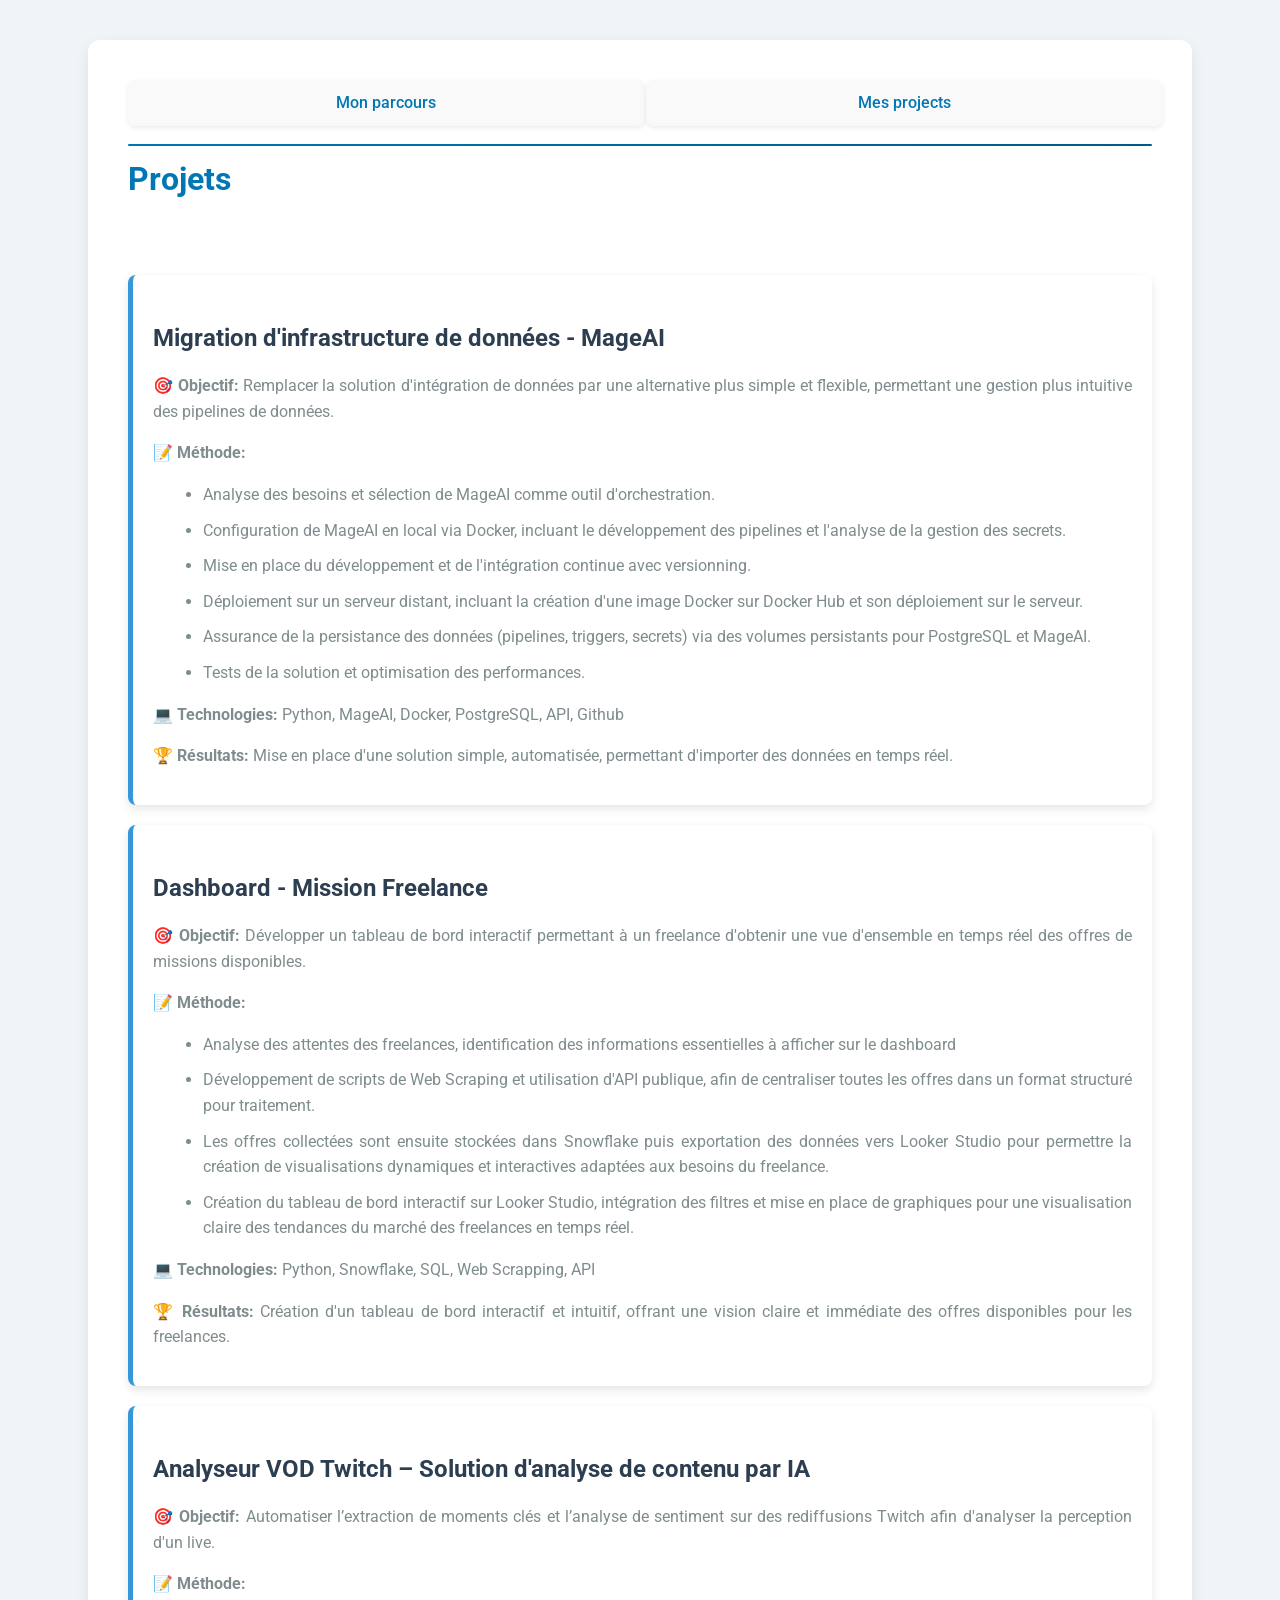
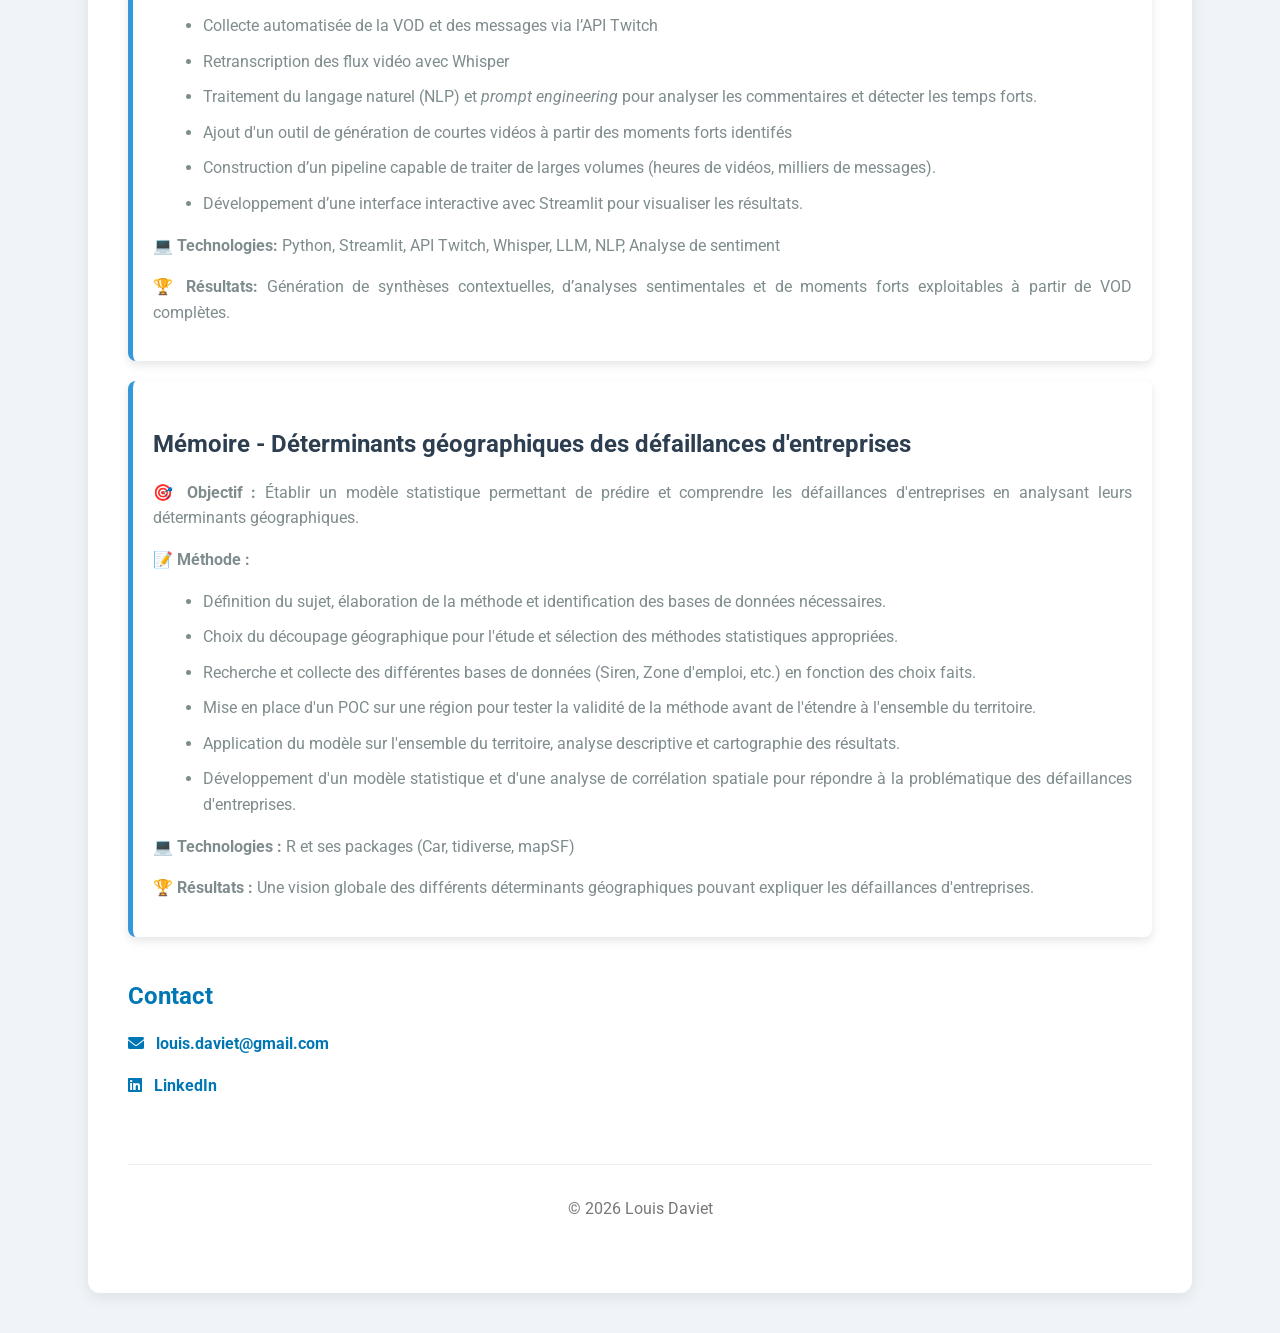
==== projects.html @ 32043d60 "Projects moved + certif part" ====
<!DOCTYPE html>
<html lang="fr">
<head>
    <meta charset="UTF-8">
    <meta name="viewport" content="width=device-width, initial-scale=1.0">
    <title>Louis Daviet - Projets</title>
    <link rel="stylesheet" href="style.css">
    <link rel="stylesheet" href="https://cdnjs.cloudflare.com/ajax/libs/font-awesome/6.0.0/css/all.min.css">
    <link rel="preconnect" href="https://fonts.googleapis.com">
    <link rel="preconnect" href="https://fonts.gstatic.com" crossorigin>
    <link href="https://fonts.googleapis.com/css2?family=Roboto:wght@300;400;500;700&display=swap" rel="stylesheet">
</head>

<body>
    <div class="container">
        <header>

            <nav>
                <ul>
                    <li><a href="index.html">Mon parcours</a></li>
                    <li><a href="projects.html">Mes projects</a></li>
                </ul>
            </nav>
            
            <hr>
            <h1>Projets</h1>

        </header>
        <section id="projets">
            <div class="projets-container">
                <!-- Projet 1 -->
                <div class="projet">
                    <h3>Migration d'infrastructure de données - MageAI</h3>
                    <div class="projet-details">
                        <p><strong>🎯 Objectif:</strong> Remplacer la solution d'intégration de données par une alternative plus simple et flexible, permettant une gestion plus intuitive des pipelines de données.</p>
                        <p><strong>📝 Méthode:</strong></p>
                        <ul class="etapes-projet">
                            <li>Analyse des besoins et sélection de MageAI comme outil d'orchestration.</li>
                            <li>Configuration de MageAI en local via Docker, incluant le développement des pipelines et l'analyse de la gestion des secrets.</li>
                            <li>Mise en place du développement et de l'intégration continue avec versionning.</li>
                            <li>Déploiement sur un serveur distant, incluant la création d'une image Docker sur Docker Hub et son déploiement sur le serveur.</li>
                            <li>Assurance de la persistance des données (pipelines, triggers, secrets) via des volumes persistants pour PostgreSQL et MageAI.</li>
                            <li>Tests de la solution et optimisation des performances.</li>
                        </ul>
                        <p><strong>💻 Technologies:</strong> Python, MageAI, Docker, PostgreSQL, API, Github</p>
                        <p><strong>🏆 Résultats:</strong> Mise en place d'une solution simple, automatisée, permettant d'importer des données en temps réel.</p>
                    </div>
                </div>
                <!-- Projet 2 -->
                <div class="projet">
                    <h3>Dashboard - Mission Freelance</h3>
                    <div class="projet-details">
                        <p><strong>🎯 Objectif:</strong> Développer un tableau de bord interactif permettant à un freelance d'obtenir une vue d'ensemble en temps réel des offres de missions disponibles.</p>
                        <p><strong>📝 Méthode:</strong></p>
                        <ul class="etapes-projet">
                            <li>Analyse des attentes des freelances, identification des informations essentielles à afficher sur le dashboard</li>
                            <li>Développement de scripts de Web Scraping et utilisation d'API publique, afin de centraliser toutes les offres dans un format structuré pour traitement.</li>
                            <li>Les offres collectées sont ensuite stockées dans Snowflake puis exportation des données vers Looker Studio pour permettre la création de visualisations dynamiques et interactives adaptées aux besoins du freelance.</li>
                            <li>Création du tableau de bord interactif sur Looker Studio, intégration des filtres et mise en place de graphiques pour une visualisation claire des tendances du marché des freelances en temps réel.</li>
                        </ul>
                        <p><strong>💻 Technologies:</strong> Python, Snowflake, SQL, Web Scrapping, API</p>
                        <p><strong>🏆 Résultats:</strong> Création d'un tableau de bord interactif et intuitif, offrant une vision claire et immédiate des offres disponibles pour les freelances.</p>
                    </div>
                </div>
                <!-- Projet 3 -->
                <div class="projet">
                    <h3>Analyseur VOD Twitch – Solution d'analyse de contenu par IA</h3>
                    <div class="projet-details">
                        <p><strong>🎯 Objectif:</strong> Automatiser l’extraction de moments clés et l’analyse de sentiment sur des rediffusions Twitch afin d'analyser la perception d'un live.</p>
                        
                        <p><strong>📝 Méthode:</strong></p>
                        <ul class="etapes-projet">
                            <li>Collecte automatisée de la VOD et des messages via l’API Twitch</li>
                            <li>Retranscription des flux vidéo avec Whisper</li>
                            <li>Traitement du langage naturel (NLP) et <em>prompt engineering</em> pour analyser les commentaires et détecter les temps forts.</li>
                            <li>Ajout d'un outil de génération de courtes vidéos à partir des moments forts identifés</li>
                            <li>Construction d’un pipeline capable de traiter de larges volumes (heures de vidéos, milliers de messages).</li>
                            <li>Développement d’une interface interactive avec Streamlit pour visualiser les résultats.</li>
                        </ul>
                        <p><strong>💻 Technologies:</strong> Python, Streamlit, API Twitch, Whisper, LLM, NLP, Analyse de sentiment</p>
                        <p><strong>🏆 Résultats:</strong> Génération de synthèses contextuelles, d’analyses sentimentales et de moments forts exploitables à partir de VOD complètes.</p>
                    </div>
                </div>
                
                <div class="projet">
                    <h3>Mémoire - Déterminants géographiques des défaillances d'entreprises</h3>
                    <div class="projet-details">
                        <p><strong>🎯 Objectif :</strong> Établir un modèle statistique permettant de prédire et comprendre les défaillances d'entreprises en analysant leurs déterminants géographiques.</p>
                        
                        <p><strong>📝 Méthode :</strong></p>
                        <ul class="etapes-projet">
                            <li>Définition du sujet, élaboration de la méthode et identification des bases de données nécessaires.</li>
                            <li>Choix du découpage géographique pour l'étude et sélection des méthodes statistiques appropriées.</li>
                            <li>Recherche et collecte des différentes bases de données (Siren, Zone d'emploi, etc.) en fonction des choix faits.</li>
                            <li>Mise en place d'un POC sur une région pour tester la validité de la méthode avant de l'étendre à l'ensemble du territoire.</li>
                            <li>Application du modèle sur l'ensemble du territoire, analyse descriptive et cartographie des résultats.</li>
                            <li>Développement d'un modèle statistique et d'une analyse de corrélation spatiale pour répondre à la problématique des défaillances d'entreprises.</li>
                        </ul>
                        
                        <p><strong>💻 Technologies :</strong> R et ses packages (Car, tidiverse, mapSF)</p>
                        
                        <p><strong>🏆 Résultats :</strong> Une vision globale des différents déterminants géographiques pouvant expliquer les défaillances d'entreprises.</p>
                    </div>
                </div>
            </div>
        </section>
        <section class="section contact" id="contact">
            <h2>Contact</h2>
            <p><i class="fas fa-envelope"></i> <a href="mailto:louis.daviet@gmail.com">louis.daviet@gmail.com</a></p>
            <p><i class="fab fa-linkedin"></i> <a href="https://www.linkedin.com/in/louis-daviet-4560242a1/">LinkedIn</a></p>
        </section>
        

        <footer class="footer">
            <p>&copy; 2026 Louis Daviet</p>
        </footer>
    </div>
</body>
---- style.css ----
body {
    font-family: 'Roboto', sans-serif;
    margin: 0;
    padding: 0;
    background-color: #f0f4f8;
    color: #333;
    line-height: 1.6;
}

header {
    margin-bottom: 30px;
}

header ul{
    display: flex;
    gap: 12px;
    padding: 0;
    margin: 0 0 0 0;
}

header ul li{
    flex: 1;
    list-style: none;
}

/* le lien devient le bouton */
header ul li a{
    display: flex;
    justify-content: center;
    align-items: center;

    width: 95%;
    padding: 10px 18px;

    text-decoration: none;
    color: #0077b5;
    font-weight: 500;

    background: #f9f9f9;
    border-radius: 8px;

    box-shadow: 0 2px 5px rgba(0,0,0,0.08);

    transition: all 0.25s ease;
}

header ul li a:hover{
    color: #005a87;
    background-color: #e8f0fe;
    transform: translateY(-2px);
    box-shadow: 0 4px 10px rgba(0,0,0,0.15);
}

header hr {
    border: none;
    height: 2px;
    background: linear-gradient(to right, #0077b5, #005a87);
    border-radius: 2px;
}

.container {
    width: 80%;
    margin: 40px auto;
    background: #fff;
    padding: 40px;
    border-radius: 12px;
    box-shadow: 0 5px 15px rgba(0, 0, 0, 0.08);
}

.profile-intro {
    display: flex;
    align-items: flex-start;
    margin-bottom: 30px;
}

.profile-intro .button {
    display: inline-block;
    margin-right: 15px;
}

.profile-intro img {
    width: 150px;
    height: 150px;
    border-radius: 10px;
    margin-right: 30px;
    object-fit: cover;
    box-shadow: 0 2px 5px rgba(0, 0, 0, 0.1);
}

h1, h2 {
    color: #0077b5;
    text-align: left;
    margin: 0;
}

.intro-text p {
    margin-top: 15px;
    text-align: justify;
    padding-right: 10px; /* Réduit la marge à droite */
    padding-left: 10px; /* Ajoute un peu de marge à gauche pour l'équilibre */
}

.section {
    margin-bottom: 30px;
    padding-bottom: 20px;
    border-bottom: 1px solid #eee;
}

.section.contact {
    border-bottom: none;
}

.two-columns {
    display: flex;
    align-items: flex-start;
    gap: 20px;
}

.left-column {
    flex: 0.4;
    text-align: center;
}

.left-column img {
    width: 100px;
    height: auto;
    border-radius: 10px;
    margin-bottom: 15px;
}

.right-column {
    flex: 1; /* Réduit la taille de la colonne à 1/4 de l'espace */
    text-align: justify;
    padding-right: 10px;
    padding-left: 10px; /* Ajout de padding pour mieux espacer le contenu */
    background-color: #f9f9f9; /* Ajout d'un fond pour bien délimiter le bloc */
    border-radius: 8px;
    box-shadow: 0 2px 5px rgba(0, 0, 0, 0.1);
    margin-top: 10px; /* Ajout d'un petit écart en haut pour le bloc */
}

ul {
    list-style: none;
    padding: 0;
}

ul li {
    margin-bottom: 10px;
    text-align: justify;
}

ul li::before {
    content: none;
}

ul li i {
    margin-right: 10px;
    color: #0077b5;
}

ul.etudes li ul {
    list-style: none;
    padding-left: 20px;
    margin-top: 5px;
}

ul.etudes li ul li {
    margin-bottom: 5px;
    text-align: justify;
    padding-left: 10px;
}

ul.etudes li ul li::before {
    margin-right: 5px;
}

ul.etudes li i.fas.fa-graduation-cap {
    margin-bottom: 15px;
}

ul.experiences li, ul.etudes li {
    background-color: #f9f9f9; /* Fond clair pour les éléments */
    border-radius: 8px; /* Bords arrondis */
    padding: 10px; /* Espacement interne pour mieux aérer */
    box-shadow: 0 2px 5px rgba(0, 0, 0, 0.1); /* Ajout d'une légère ombre */
    transition: background-color 0.3s ease, box-shadow 0.3s ease; /* Effet de transition pour les hover */
}

ul.experiences li:hover, ul.etudes li:hover {
    background-color: #e8f0fe; /* Changement de couleur au survol */
    box-shadow: 0 4px 10px rgba(0, 0, 0, 0.15); /* Ombre plus marquée */
}

.contact a {
    color: #0077b5;
    text-decoration: none;
    font-weight: bold;
    transition: color 0.3s ease;
}

.contact a:hover {
    color: #005a87;
    text-decoration: underline;
    box-shadow: 0 0 5px rgba(0, 0, 0, 0.2);
}

.footer {
    text-align: center;
    margin-top: 30px;
    padding: 15px 0;
    border-top: 1px solid #eee;
    font-size: 16px;
    color: #777;
}

.button {
    background-color: #0077b5;
    color: white;
    padding: 12px 25px;
    border: none;
    border-radius: 8px;
    text-decoration: none;
    font-weight: bold;
    display: inline-block;
    margin-top: 15px;
    transition: background-color 0.3s ease;
}

.button:hover {
    background-color: #005a87;
}

.competences-grid {
    display: grid;
    grid-template-columns: repeat(auto-fit, minmax(80px, 1fr));
    gap: 15px;
}

.competence-item {
    background-color: #fff;
    border-radius: 10px;
    padding: 20px;
    text-align: center;
    box-shadow: 0 2px 5px rgba(0, 0, 0, 0.1);
    transition: transform 0.3s ease, box-shadow 0.3s ease, background-color 0.3s ease;
}

.competence-item img {
    width: 50px;
    height: 50px;
    margin-bottom: 10px;
    transition: transform 0.3s ease, filter 0.3s ease;
}


.competence-logo {
    width: 50px;
    height: auto;
    margin-bottom: 10px;
}
.competence-item:hover {
    transform: translateY(-10px); /* Légère élévation */
    box-shadow: 0 5px 20px rgba(0, 0, 0, 0.15); /* Ombre plus marquée */
    background-color: #f4f7fc; /* Couleur de fond légèrement plus claire */
}

.competence-item:hover img {
    transform: scale(1.1); /* Légère augmentation de la taille de l'icône */
    filter: brightness(1.2); /* Augmente la luminosité de l'icône */
}

.competence-item:hover .competence-tooltip {
    display: block; /* Affiche le tooltip lors du survol */
}
.competence-tooltip {
    display: none;
    position: absolute;
    top: 100%;  /* Placer le tooltip sous l'élément */
    left: 50%;
    transform: translateX(-50%);  /* Centrer horizontalement */
    background-color: #333;
    color: #fff;
    padding: 10px;
    border-radius: 5px;
    width: 200px;
    text-align: center;
    font-size: 0.9em;
    box-shadow: 0 5px 10px rgba(0, 0, 0, 0.2);
    margin-top: 10px;  /* Espacement entre l'icône et le tooltip */
}

.contact i {
    margin-right: 8px;
    color: #0077b5;
}

#projets {
    padding: 40px 0;
  }
  
  .projets-container {
    display: grid;
    grid-template-columns: 1fr; /* 2 colonnes */
    gap: 20px;
    
  }

  .projet {
    text-align: justify;
    background-color: #ffffff;  /* Fond blanc pour chaque projet */
    padding: 20px;
    border-radius: 8px;
    box-shadow: 0 4px 10px rgba(0, 0, 0, 0.1);
    border-left: 5px solid #3498db; /* Bordure bleue à gauche */
    transition: all 0.3s ease; /* Transition douce lors du survol */
    justify-self: center; /* Centre l'élément horizontalement */

  }
  
  .projet:hover {
    box-shadow: 0 6px 15px rgba(0, 0, 0, 0.2); /* Ombre plus forte lors du survol */
    transform: translateY(-5px); /* Effet de décalage lors du survol */
  }
  
  .projet h3 {
    font-size: 1.5rem;
    color: #2c3e50;  /* Couleur du titre du projet */
    margin-bottom: 10px;
  }
  
  .projet p {
    font-size: 1rem;
    color: #7f8c8d;  /* Couleur du texte */
    line-height: 1.6;
  }
  
  .projet-details ul.etapes-projet {
    padding-left: 50px;
    list-style-type: disc;
    margin-top: 10px;
    margin-bottom: 15px;
  }
  
  .projet-details ul.etapes-projet li {
    margin-bottom: 10px;
    font-size: 1rem;
    color: #7f8c8d;  /* Couleur du texte des étapes */
  }
  
  .projet-details ul.etapes-projet li:before {
    color: #007bff;
    font-size: 1.3em;
    vertical-align: middle;
    margin-right: 10px; /* Espace entre l'icône et le texte */
  }


@media (max-width: 768px) {
  .projets-container {
    grid-template-columns: 1fr; /* Sur les petits écrans, on passe à une seule colonne */
  }
}


.social-logo {
    width: 16px;  /* Taille similaire aux icônes FontAwesome */
    height: 16px;
}


@media (max-width: 768px) {
    .container {
        width: 90%;
        padding: 20px;
    }
    
    .two-columns {
        flex-direction: column;
        gap: 0;
    }

    .left-column, .right-column {
        flex: 1;
        text-align: left;
    }

    .competences-grid {
        grid-template-columns: repeat(auto-fit, minmax(60px, 1fr));
    }

    .footer {
        font-size: 14px;
    }
}
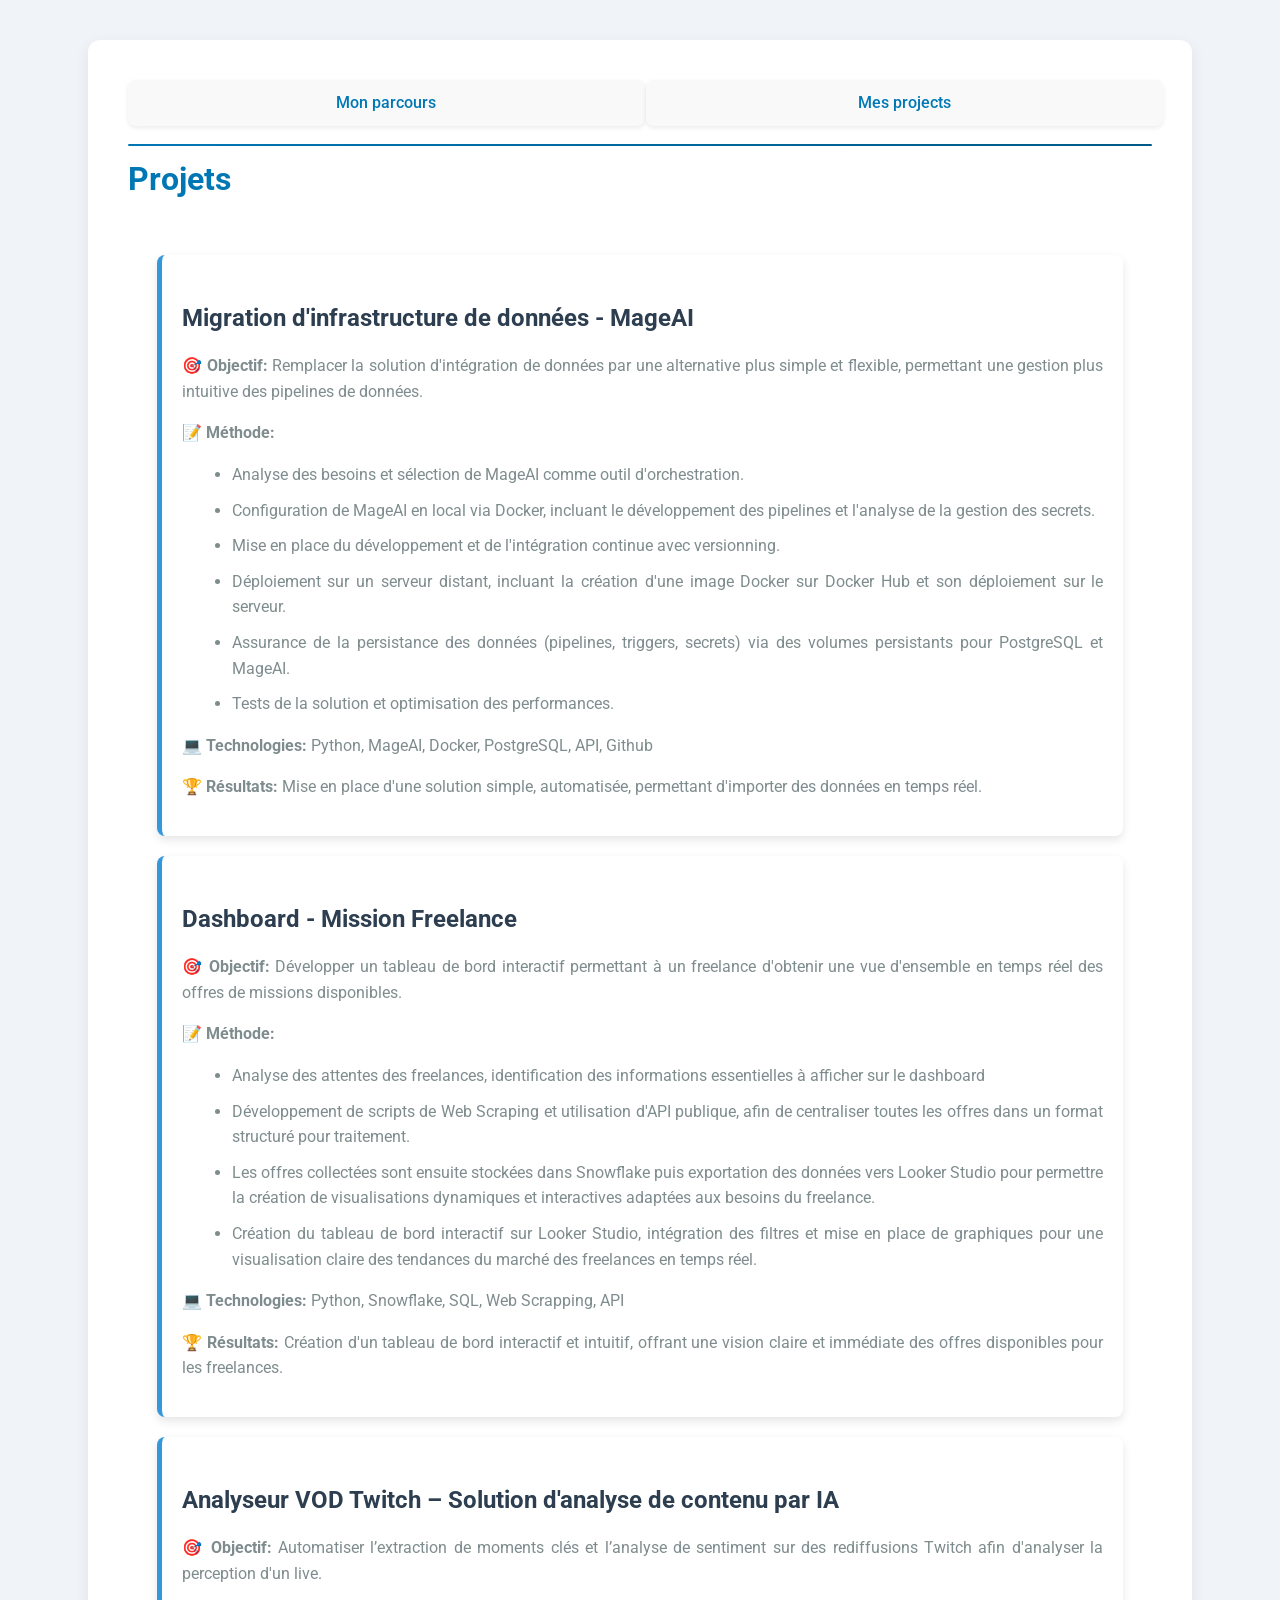
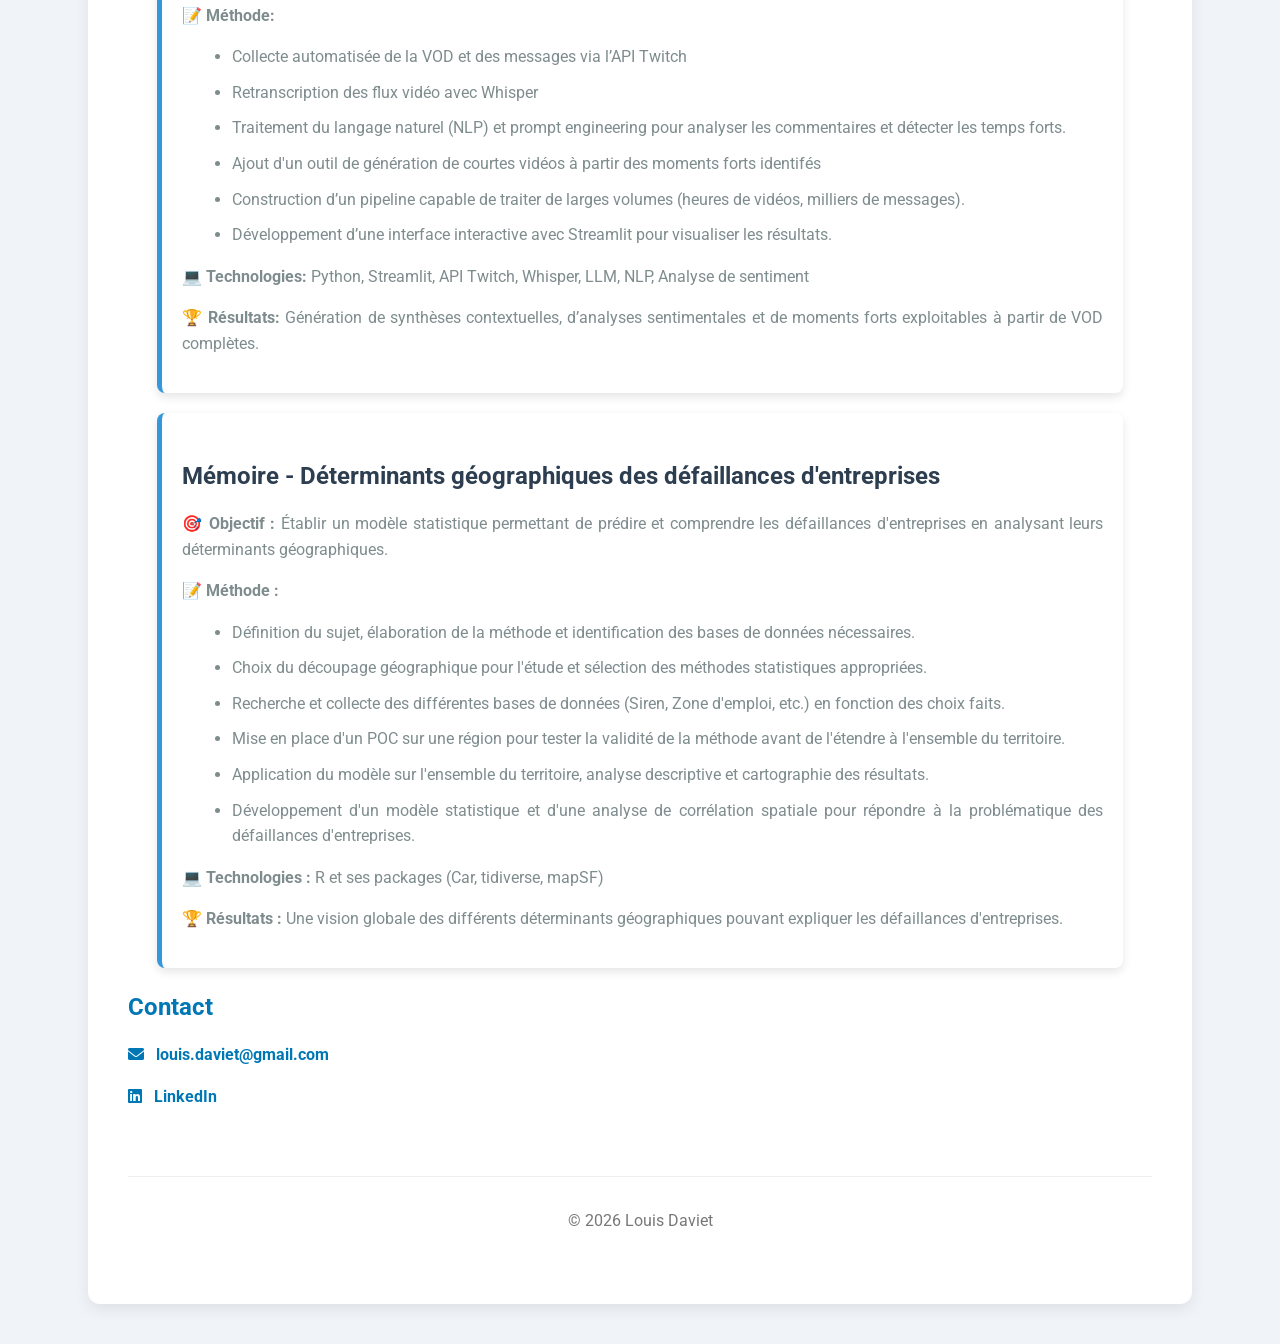
==== commit 0741d227: "Cleaning the repo for github portfolio" ====
--- a/projects.html
+++ b/projects.html
@@ -72,7 +72,7 @@
                         <ul class="etapes-projet">
                             <li>Collecte automatisée de la VOD et des messages via l’API Twitch</li>
                             <li>Retranscription des flux vidéo avec Whisper</li>
-                            <li>Traitement du langage naturel (NLP) et <em>prompt engineering</em> pour analyser les commentaires et détecter les temps forts.</li>
+                            <li>Traitement du langage naturel (NLP) et prompt engineering pour analyser les commentaires et détecter les temps forts.</li>
                             <li>Ajout d'un outil de génération de courtes vidéos à partir des moments forts identifés</li>
                             <li>Construction d’un pipeline capable de traiter de larges volumes (heures de vidéos, milliers de messages).</li>
                             <li>Développement d’une interface interactive avec Streamlit pour visualiser les résultats.</li>
--- a/style.css
+++ b/style.css
@@ -294,18 +294,70 @@
     color: #0077b5;
 }
 
+/* ── Certifications & Langues ── */
+.certifications-grid {
+    display: flex;
+    flex-direction: column;
+    gap: 12px;
+    margin-top: 15px;
+}
+
+.certification-item {
+    display: flex;
+    align-items: center;
+    gap: 20px;
+    background-color: #f9f9f9;
+    border-radius: 8px;
+    padding: 14px 18px;
+    box-shadow: 0 2px 5px rgba(0, 0, 0, 0.1);
+    border-left: 4px solid #0077b5;
+    transition: background-color 0.3s ease, box-shadow 0.3s ease, transform 0.25s ease;
+}
+
+.certification-item:hover {
+    background-color: #e8f0fe;
+    box-shadow: 0 4px 10px rgba(0, 0, 0, 0.15);
+    transform: translateY(-2px);
+}
+
+.certification-logo {
+    width: 60px;
+    height: 60px;
+    object-fit: contain;
+    flex-shrink: 0;
+}
+
+.certification-info {
+    display: flex;
+    flex-direction: column;
+    gap: 4px;
+}
+
+.certification-org {
+    font-size: 0.85rem;
+    color: #888;
+    margin: 0;
+}
+
+.certification-name {
+    font-size: 1rem;
+    font-weight: 500;
+    color: #333;
+    margin: 0;
+}
+
 #projets {
-    padding: 40px 0;
+    padding: 20px 0;
   }
   
   .projets-container {
     display: grid;
-    grid-template-columns: 1fr; /* 2 colonnes */
     gap: 20px;
     
   }
 
   .projet {
+    width: 90%;
     text-align: justify;
     background-color: #ffffff;  /* Fond blanc pour chaque projet */
     padding: 20px;
@@ -327,7 +379,7 @@
     color: #2c3e50;  /* Couleur du titre du projet */
     margin-bottom: 10px;
   }
-  
+
   .projet p {
     font-size: 1rem;
     color: #7f8c8d;  /* Couleur du texte */
